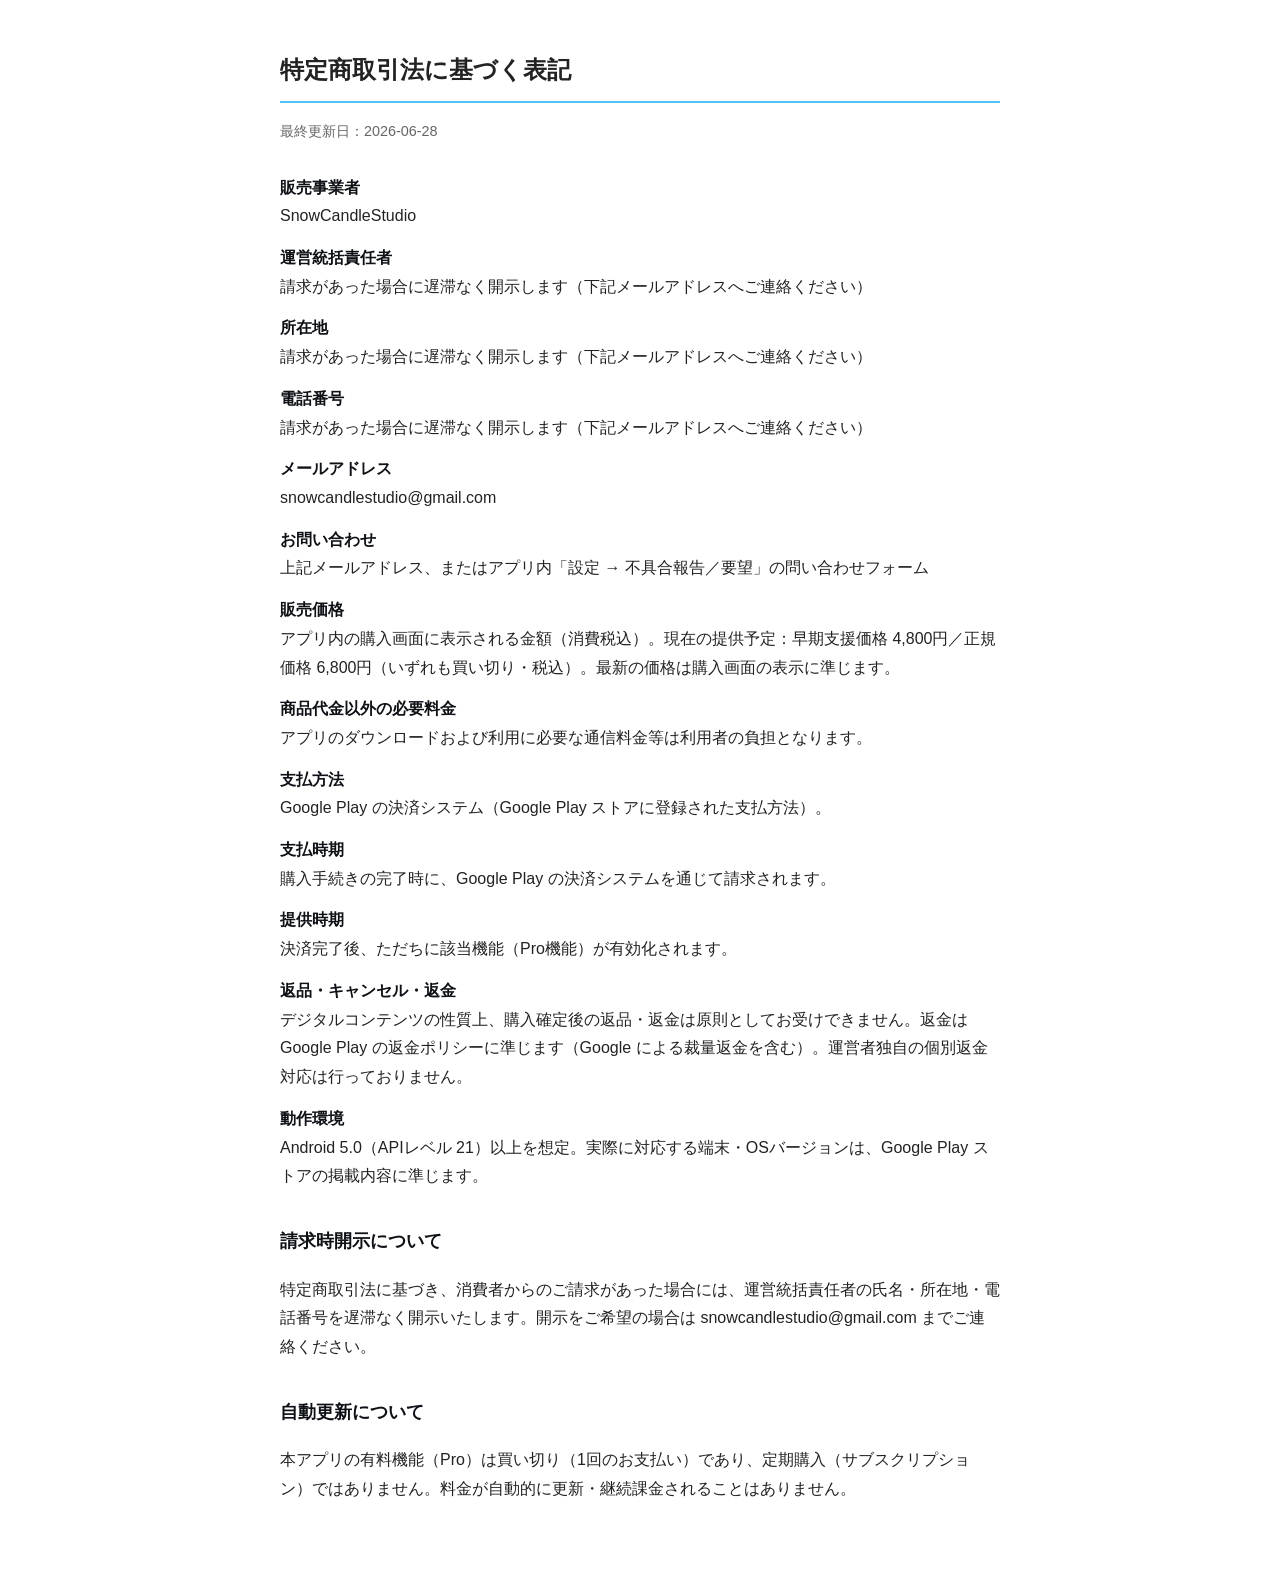
==== commercial_transactions.html @ 9684984b "Add files via upload" ====
<!DOCTYPE html>
<html lang="ja">
<head>
<meta charset="UTF-8">
<meta name="viewport" content="width=device-width, initial-scale=1.0">
<title>特定商取引法に基づく表記｜スマホでFX検証</title>
<style>
  body {
    font-family: -apple-system, BlinkMacSystemFont, "Hiragino Sans", "Yu Gothic", sans-serif;
    line-height: 1.8;
    max-width: 720px;
    margin: 0 auto;
    padding: 32px 20px 80px;
    color: #222;
    background: #fff;
  }
  h1 { font-size: 1.5em; border-bottom: 2px solid #4FC3F7; padding-bottom: 0.4em; }
  h3 { font-size: 1.1em; margin-top: 2em; color: #0E1116; }
  .updated { color: #666; font-size: 0.9em; margin-bottom: 2em; }
  p { margin: 0.6em 0; }
  .item { margin: 0.8em 0; }
  .item strong { display: block; color: #0E1116; }
</style>
</head>
<body>
<h1>特定商取引法に基づく表記</h1>
<p class="updated">最終更新日：2026-06-28</p>

<p class="item"><strong>販売事業者</strong>SnowCandleStudio</p>
<p class="item"><strong>運営統括責任者</strong>請求があった場合に遅滞なく開示します（下記メールアドレスへご連絡ください）</p>
<p class="item"><strong>所在地</strong>請求があった場合に遅滞なく開示します（下記メールアドレスへご連絡ください）</p>
<p class="item"><strong>電話番号</strong>請求があった場合に遅滞なく開示します（下記メールアドレスへご連絡ください）</p>
<p class="item"><strong>メールアドレス</strong>snowcandlestudio@gmail.com</p>
<p class="item"><strong>お問い合わせ</strong>上記メールアドレス、またはアプリ内「設定 → 不具合報告／要望」の問い合わせフォーム</p>
<p class="item"><strong>販売価格</strong>アプリ内の購入画面に表示される金額（消費税込）。現在の提供予定：早期支援価格 4,800円／正規価格 6,800円（いずれも買い切り・税込）。最新の価格は購入画面の表示に準じます。</p>
<p class="item"><strong>商品代金以外の必要料金</strong>アプリのダウンロードおよび利用に必要な通信料金等は利用者の負担となります。</p>
<p class="item"><strong>支払方法</strong>Google Play の決済システム（Google Play ストアに登録された支払方法）。</p>
<p class="item"><strong>支払時期</strong>購入手続きの完了時に、Google Play の決済システムを通じて請求されます。</p>
<p class="item"><strong>提供時期</strong>決済完了後、ただちに該当機能（Pro機能）が有効化されます。</p>
<p class="item"><strong>返品・キャンセル・返金</strong>デジタルコンテンツの性質上、購入確定後の返品・返金は原則としてお受けできません。返金は Google Play の返金ポリシーに準じます（Google による裁量返金を含む）。運営者独自の個別返金対応は行っておりません。</p>
<p class="item"><strong>動作環境</strong>Android 5.0（APIレベル 21）以上を想定。実際に対応する端末・OSバージョンは、Google Play ストアの掲載内容に準じます。</p>

<h3>請求時開示について</h3>
<p>特定商取引法に基づき、消費者からのご請求があった場合には、運営統括責任者の氏名・所在地・電話番号を遅滞なく開示いたします。開示をご希望の場合は snowcandlestudio@gmail.com までご連絡ください。</p>

<h3>自動更新について</h3>
<p>本アプリの有料機能（Pro）は買い切り（1回のお支払い）であり、定期購入（サブスクリプション）ではありません。料金が自動的に更新・継続課金されることはありません。</p>
</body>
</html>
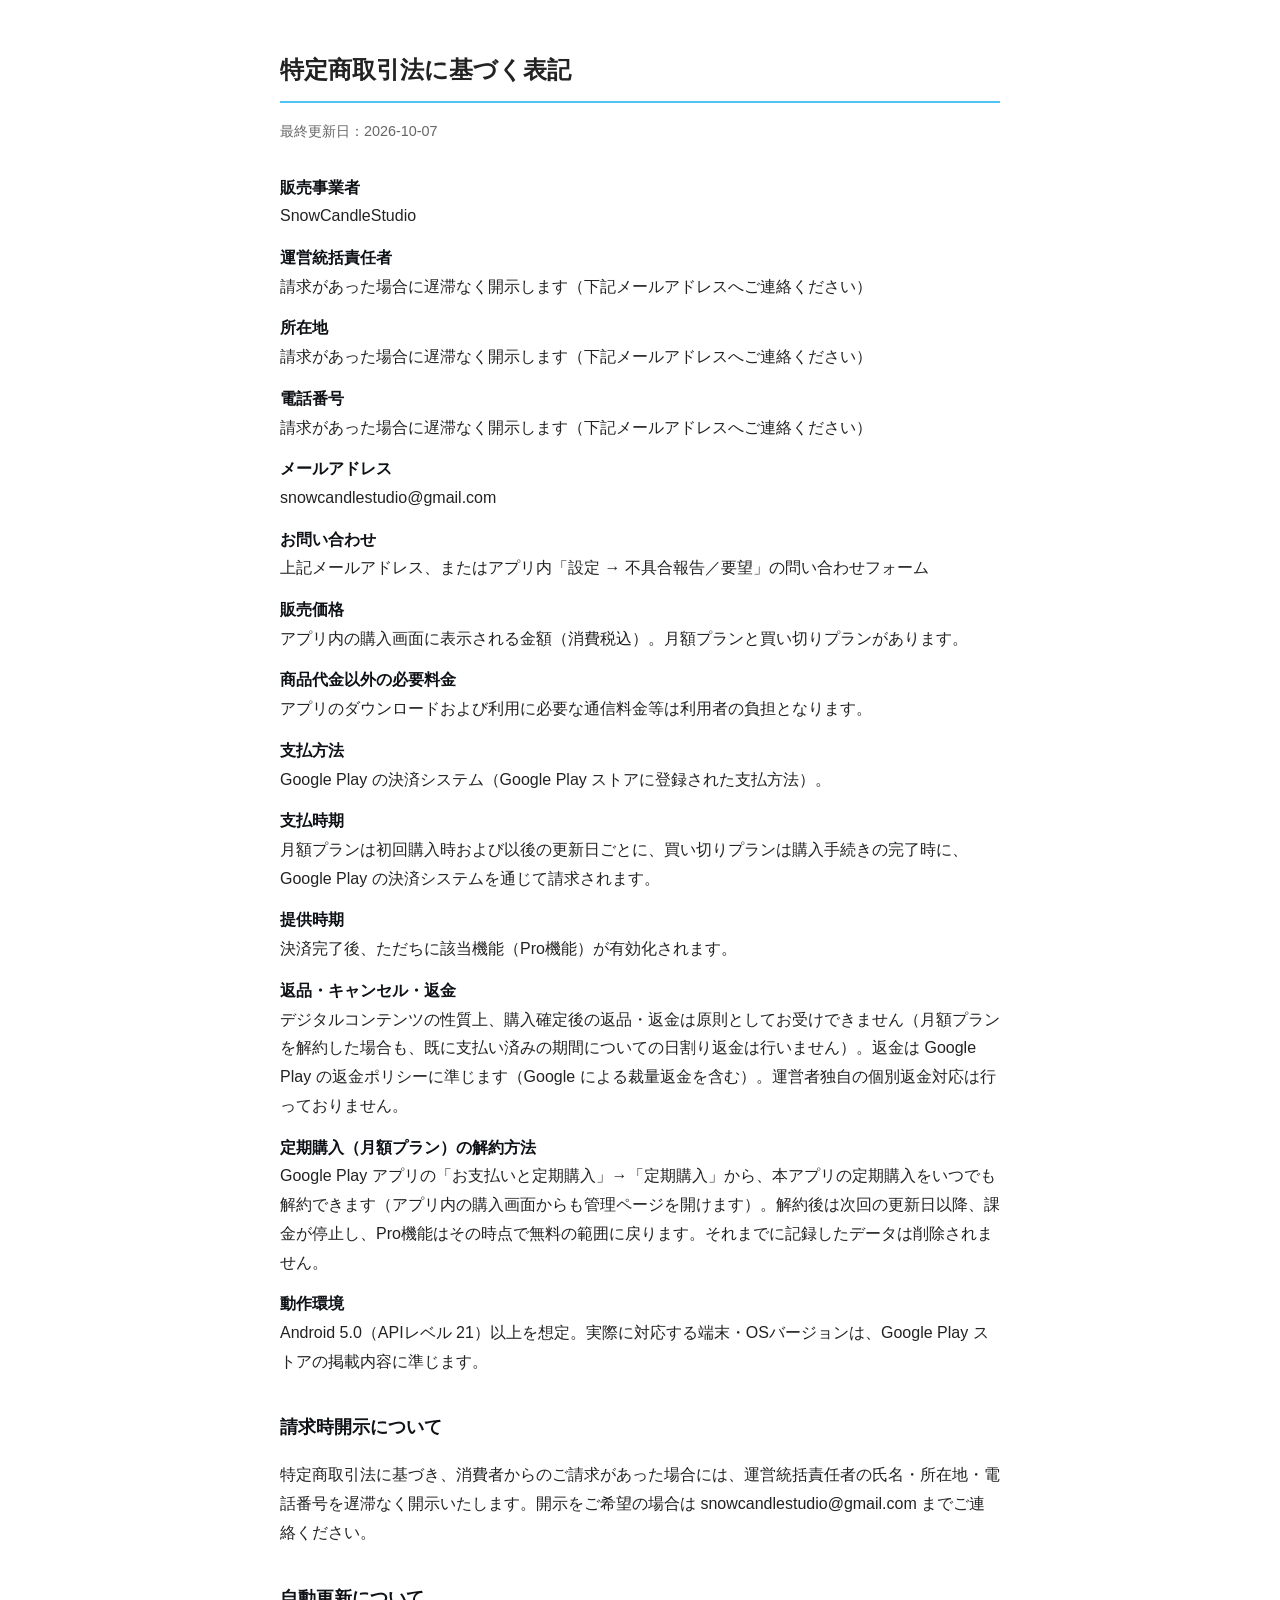
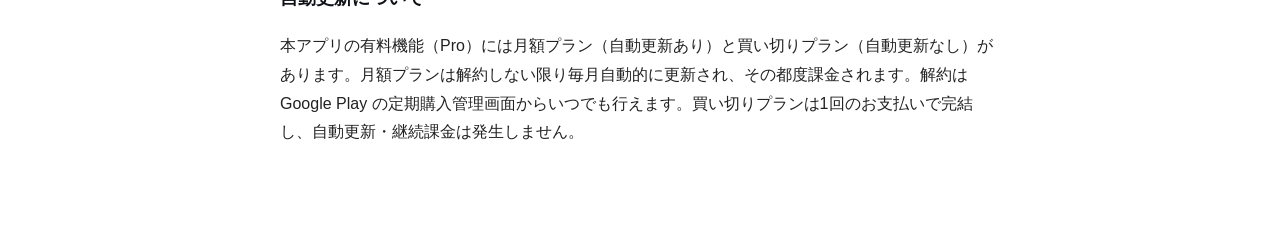
==== commit a1636547: "Add files via upload" ====
--- a/commercial_transactions.html
+++ b/commercial_transactions.html
@@ -24,7 +24,7 @@
 </head>
 <body>
 <h1>特定商取引法に基づく表記</h1>
-<p class="updated">最終更新日：2026-06-28</p>
+<p class="updated">最終更新日：2026-10-07</p>
 
 <p class="item"><strong>販売事業者</strong>SnowCandleStudio</p>
 <p class="item"><strong>運営統括責任者</strong>請求があった場合に遅滞なく開示します（下記メールアドレスへご連絡ください）</p>
@@ -32,18 +32,19 @@
 <p class="item"><strong>電話番号</strong>請求があった場合に遅滞なく開示します（下記メールアドレスへご連絡ください）</p>
 <p class="item"><strong>メールアドレス</strong>snowcandlestudio@gmail.com</p>
 <p class="item"><strong>お問い合わせ</strong>上記メールアドレス、またはアプリ内「設定 → 不具合報告／要望」の問い合わせフォーム</p>
-<p class="item"><strong>販売価格</strong>アプリ内の購入画面に表示される金額（消費税込）。現在の提供予定：早期支援価格 4,800円／正規価格 6,800円（いずれも買い切り・税込）。最新の価格は購入画面の表示に準じます。</p>
+<p class="item"><strong>販売価格</strong>アプリ内の購入画面に表示される金額（消費税込）。月額プランと買い切りプランがあります。</p>
 <p class="item"><strong>商品代金以外の必要料金</strong>アプリのダウンロードおよび利用に必要な通信料金等は利用者の負担となります。</p>
 <p class="item"><strong>支払方法</strong>Google Play の決済システム（Google Play ストアに登録された支払方法）。</p>
-<p class="item"><strong>支払時期</strong>購入手続きの完了時に、Google Play の決済システムを通じて請求されます。</p>
+<p class="item"><strong>支払時期</strong>月額プランは初回購入時および以後の更新日ごとに、買い切りプランは購入手続きの完了時に、Google Play の決済システムを通じて請求されます。</p>
 <p class="item"><strong>提供時期</strong>決済完了後、ただちに該当機能（Pro機能）が有効化されます。</p>
-<p class="item"><strong>返品・キャンセル・返金</strong>デジタルコンテンツの性質上、購入確定後の返品・返金は原則としてお受けできません。返金は Google Play の返金ポリシーに準じます（Google による裁量返金を含む）。運営者独自の個別返金対応は行っておりません。</p>
+<p class="item"><strong>返品・キャンセル・返金</strong>デジタルコンテンツの性質上、購入確定後の返品・返金は原則としてお受けできません（月額プランを解約した場合も、既に支払い済みの期間についての日割り返金は行いません）。返金は Google Play の返金ポリシーに準じます（Google による裁量返金を含む）。運営者独自の個別返金対応は行っておりません。</p>
+<p class="item"><strong>定期購入（月額プラン）の解約方法</strong>Google Play アプリの「お支払いと定期購入」→「定期購入」から、本アプリの定期購入をいつでも解約できます（アプリ内の購入画面からも管理ページを開けます）。解約後は次回の更新日以降、課金が停止し、Pro機能はその時点で無料の範囲に戻ります。それまでに記録したデータは削除されません。</p>
 <p class="item"><strong>動作環境</strong>Android 5.0（APIレベル 21）以上を想定。実際に対応する端末・OSバージョンは、Google Play ストアの掲載内容に準じます。</p>
 
 <h3>請求時開示について</h3>
 <p>特定商取引法に基づき、消費者からのご請求があった場合には、運営統括責任者の氏名・所在地・電話番号を遅滞なく開示いたします。開示をご希望の場合は snowcandlestudio@gmail.com までご連絡ください。</p>
 
 <h3>自動更新について</h3>
-<p>本アプリの有料機能（Pro）は買い切り（1回のお支払い）であり、定期購入（サブスクリプション）ではありません。料金が自動的に更新・継続課金されることはありません。</p>
+<p>本アプリの有料機能（Pro）には月額プラン（自動更新あり）と買い切りプラン（自動更新なし）があります。月額プランは解約しない限り毎月自動的に更新され、その都度課金されます。解約は Google Play の定期購入管理画面からいつでも行えます。買い切りプランは1回のお支払いで完結し、自動更新・継続課金は発生しません。</p>
 </body>
 </html>
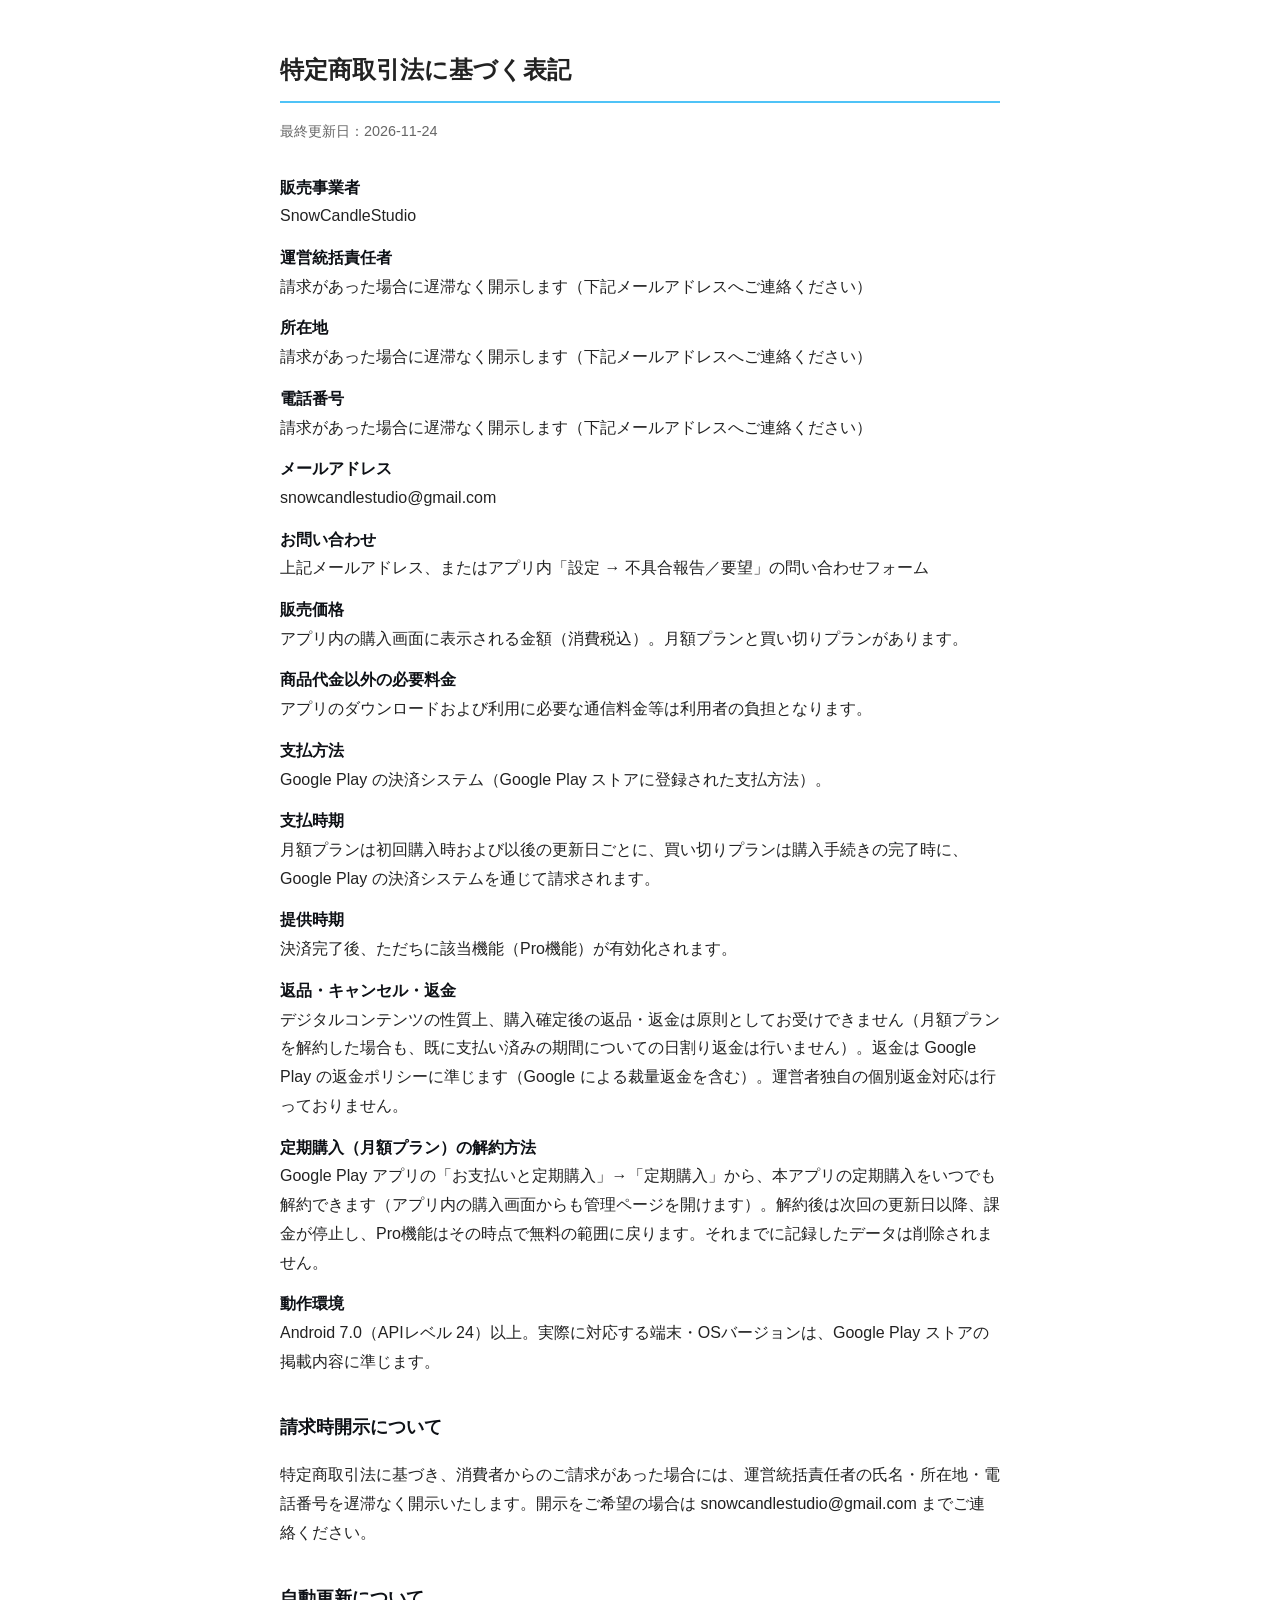
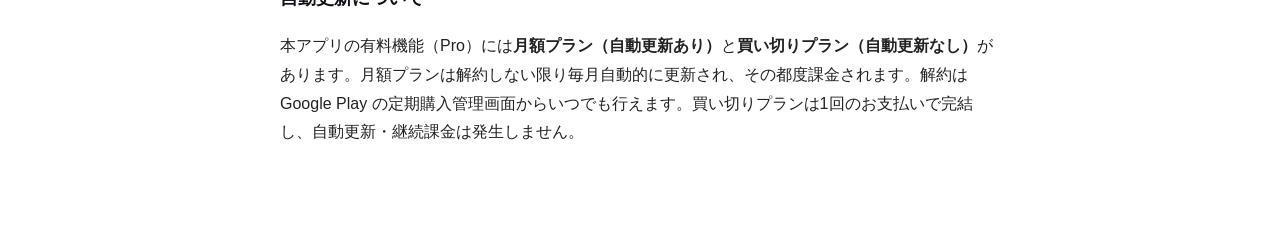
==== commit 37ae0dff: "Add files via upload" ====
--- a/commercial_transactions.html
+++ b/commercial_transactions.html
@@ -24,7 +24,7 @@
 </head>
 <body>
 <h1>特定商取引法に基づく表記</h1>
-<p class="updated">最終更新日：2026-10-07</p>
+<p class="updated">最終更新日：2026-11-24</p>
 
 <p class="item"><strong>販売事業者</strong>SnowCandleStudio</p>
 <p class="item"><strong>運営統括責任者</strong>請求があった場合に遅滞なく開示します（下記メールアドレスへご連絡ください）</p>
@@ -39,12 +39,12 @@
 <p class="item"><strong>提供時期</strong>決済完了後、ただちに該当機能（Pro機能）が有効化されます。</p>
 <p class="item"><strong>返品・キャンセル・返金</strong>デジタルコンテンツの性質上、購入確定後の返品・返金は原則としてお受けできません（月額プランを解約した場合も、既に支払い済みの期間についての日割り返金は行いません）。返金は Google Play の返金ポリシーに準じます（Google による裁量返金を含む）。運営者独自の個別返金対応は行っておりません。</p>
 <p class="item"><strong>定期購入（月額プラン）の解約方法</strong>Google Play アプリの「お支払いと定期購入」→「定期購入」から、本アプリの定期購入をいつでも解約できます（アプリ内の購入画面からも管理ページを開けます）。解約後は次回の更新日以降、課金が停止し、Pro機能はその時点で無料の範囲に戻ります。それまでに記録したデータは削除されません。</p>
-<p class="item"><strong>動作環境</strong>Android 5.0（APIレベル 21）以上を想定。実際に対応する端末・OSバージョンは、Google Play ストアの掲載内容に準じます。</p>
+<p class="item"><strong>動作環境</strong>Android 7.0（APIレベル 24）以上。実際に対応する端末・OSバージョンは、Google Play ストアの掲載内容に準じます。</p>
 
 <h3>請求時開示について</h3>
 <p>特定商取引法に基づき、消費者からのご請求があった場合には、運営統括責任者の氏名・所在地・電話番号を遅滞なく開示いたします。開示をご希望の場合は snowcandlestudio@gmail.com までご連絡ください。</p>
 
 <h3>自動更新について</h3>
-<p>本アプリの有料機能（Pro）には月額プラン（自動更新あり）と買い切りプラン（自動更新なし）があります。月額プランは解約しない限り毎月自動的に更新され、その都度課金されます。解約は Google Play の定期購入管理画面からいつでも行えます。買い切りプランは1回のお支払いで完結し、自動更新・継続課金は発生しません。</p>
+<p>本アプリの有料機能（Pro）には<strong>月額プラン（自動更新あり）</strong>と<strong>買い切りプラン（自動更新なし）</strong>があります。月額プランは解約しない限り毎月自動的に更新され、その都度課金されます。解約は Google Play の定期購入管理画面からいつでも行えます。買い切りプランは1回のお支払いで完結し、自動更新・継続課金は発生しません。</p>
 </body>
 </html>
